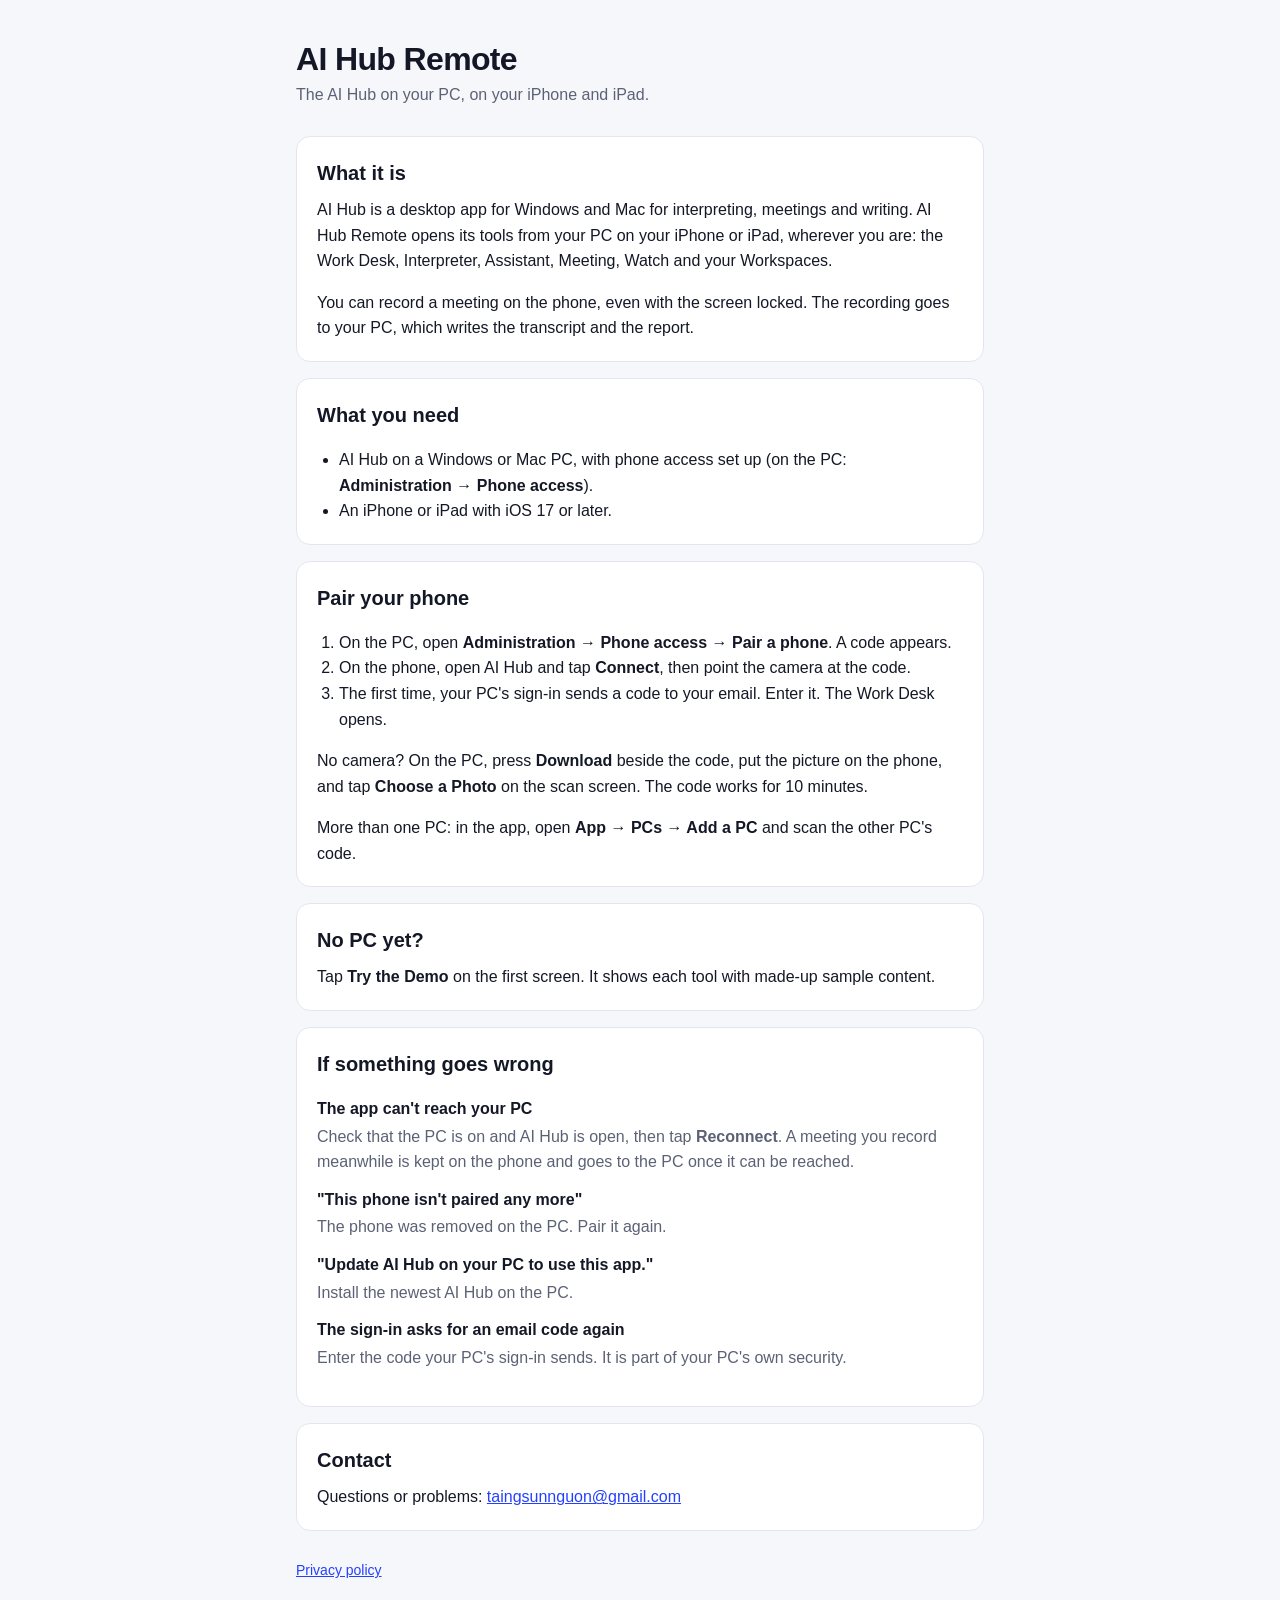
==== index.html @ 80ea1b27 "Help and privacy pages for AI Hub Remote Co-Authored-By: Claude Opus 5.5 <noreply@anthropic.com>" ====
<!doctype html>
<html lang="en">
<head>
<meta charset="utf-8">
<meta name="viewport" content="width=device-width, initial-scale=1">
<title>AI Hub Remote: Help</title>
<meta name="description" content="Help for AI Hub Remote, the iPhone and iPad app for AI Hub on your PC.">
<link rel="stylesheet" href="style.css">
</head>
<body>
<main>
  <header>
    <h1>AI Hub Remote</h1>
    <p>The AI Hub on your PC, on your iPhone and iPad.</p>
  </header>

  <section>
    <h2>What it is</h2>
    <p>AI Hub is a desktop app for Windows and Mac for interpreting, meetings and writing. AI Hub Remote opens its tools from your PC on your iPhone or iPad, wherever you are: the Work Desk, Interpreter, Assistant, Meeting, Watch and your Workspaces.</p>
    <p>You can record a meeting on the phone, even with the screen locked. The recording goes to your PC, which writes the transcript and the report.</p>
  </section>

  <section>
    <h2>What you need</h2>
    <ul>
      <li>AI Hub on a Windows or Mac PC, with phone access set up (on the PC: <strong>Administration → Phone access</strong>).</li>
      <li>An iPhone or iPad with iOS 17 or later.</li>
    </ul>
  </section>

  <section>
    <h2>Pair your phone</h2>
    <ol>
      <li>On the PC, open <strong>Administration → Phone access → Pair a phone</strong>. A code appears.</li>
      <li>On the phone, open AI Hub and tap <strong>Connect</strong>, then point the camera at the code.</li>
      <li>The first time, your PC's sign-in sends a code to your email. Enter it. The Work Desk opens.</li>
    </ol>
    <p>No camera? On the PC, press <strong>Download</strong> beside the code, put the picture on the phone, and tap <strong>Choose a Photo</strong> on the scan screen. The code works for 10 minutes.</p>
    <p>More than one PC: in the app, open <strong>App → PCs → Add a PC</strong> and scan the other PC's code.</p>
  </section>

  <section>
    <h2>No PC yet?</h2>
    <p>Tap <strong>Try the Demo</strong> on the first screen. It shows each tool with made-up sample content.</p>
  </section>

  <section>
    <h2>If something goes wrong</h2>
    <dl>
      <dt>The app can't reach your PC</dt>
      <dd>Check that the PC is on and AI Hub is open, then tap <strong>Reconnect</strong>. A meeting you record meanwhile is kept on the phone and goes to the PC once it can be reached.</dd>
      <dt>"This phone isn't paired any more"</dt>
      <dd>The phone was removed on the PC. Pair it again.</dd>
      <dt>"Update AI Hub on your PC to use this app."</dt>
      <dd>Install the newest AI Hub on the PC.</dd>
      <dt>The sign-in asks for an email code again</dt>
      <dd>Enter the code your PC's sign-in sends. It is part of your PC's own security.</dd>
    </dl>
  </section>

  <section>
    <h2>Contact</h2>
    <p>Questions or problems: <a href="mailto:taingsunnguon@gmail.com">taingsunnguon@gmail.com</a></p>
  </section>

  <footer>
    <a href="privacy/">Privacy policy</a>
  </footer>
</main>
</body>
</html>
---- style.css ----
:root {
  --bg: #f6f7fb;
  --card: #ffffff;
  --ink: #141826;
  --muted: #5b6275;
  --line: #e3e6ef;
  --blue: #2440ff;
}
@media (prefers-color-scheme: dark) {
  :root {
    --bg: #0f1218;
    --card: #181c25;
    --ink: #eef0f6;
    --muted: #a3a9b9;
    --line: #2a2f3c;
    --blue: #7d8cff;
  }
}
* { box-sizing: border-box; }
body {
  margin: 0;
  background: var(--bg);
  color: var(--ink);
  font: 16px/1.6 -apple-system, BlinkMacSystemFont, "Segoe UI", Roboto, "Helvetica Neue", Arial, sans-serif;
}
main { max-width: 720px; margin: 0 auto; padding: 40px 16px 64px; }
header { margin-bottom: 28px; }
header p { margin: 4px 0 0; color: var(--muted); }
h1 { margin: 0; font-size: 32px; line-height: 1.2; letter-spacing: -0.02em; }
h2 { margin: 0 0 8px; font-size: 20px; }
section {
  margin: 0 0 16px;
  padding: 20px;
  background: var(--card);
  border: 1px solid var(--line);
  border-radius: 14px;
}
section p:first-of-type { margin-top: 0; }
section p:last-child, section ul:last-child, section ol:last-child { margin-bottom: 0; }
ul, ol { padding-left: 22px; }
a { color: var(--blue); }
dt { font-weight: 600; margin-top: 12px; }
dt:first-child { margin-top: 0; }
dd { margin: 2px 0 0; color: var(--muted); }
footer { margin-top: 28px; color: var(--muted); font-size: 14px; }
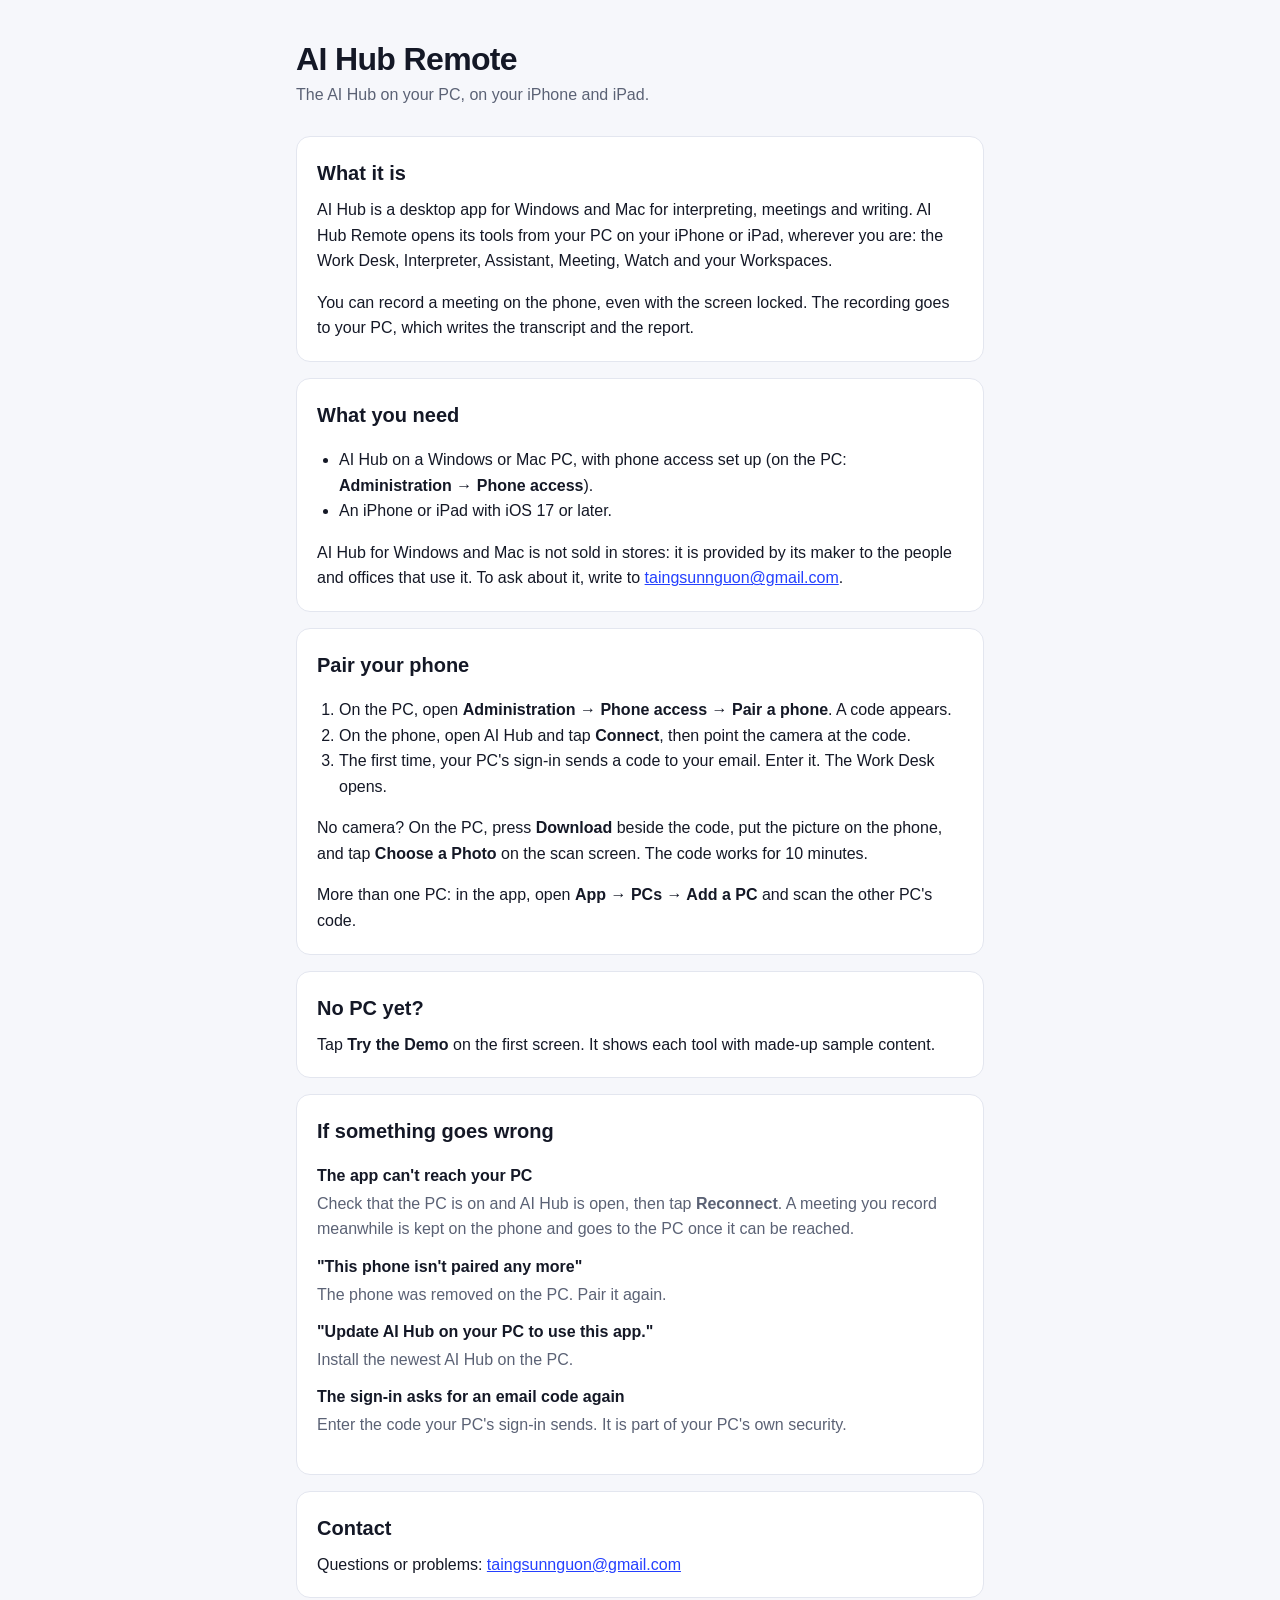
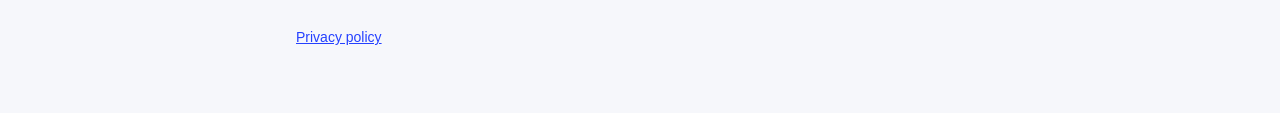
==== commit bec39893: "Privacy: the paired PCs stay in the Keychain after deleting the app; Help: where AI Hub for PC comes" ====
--- a/index.html
+++ b/index.html
@@ -26,6 +26,7 @@
       <li>AI Hub on a Windows or Mac PC, with phone access set up (on the PC: <strong>Administration → Phone access</strong>).</li>
       <li>An iPhone or iPad with iOS 17 or later.</li>
     </ul>
+    <p>AI Hub for Windows and Mac is not sold in stores: it is provided by its maker to the people and offices that use it. To ask about it, write to <a href="mailto:taingsunnguon@gmail.com">taingsunnguon@gmail.com</a>.</p>
   </section>
 
   <section>
